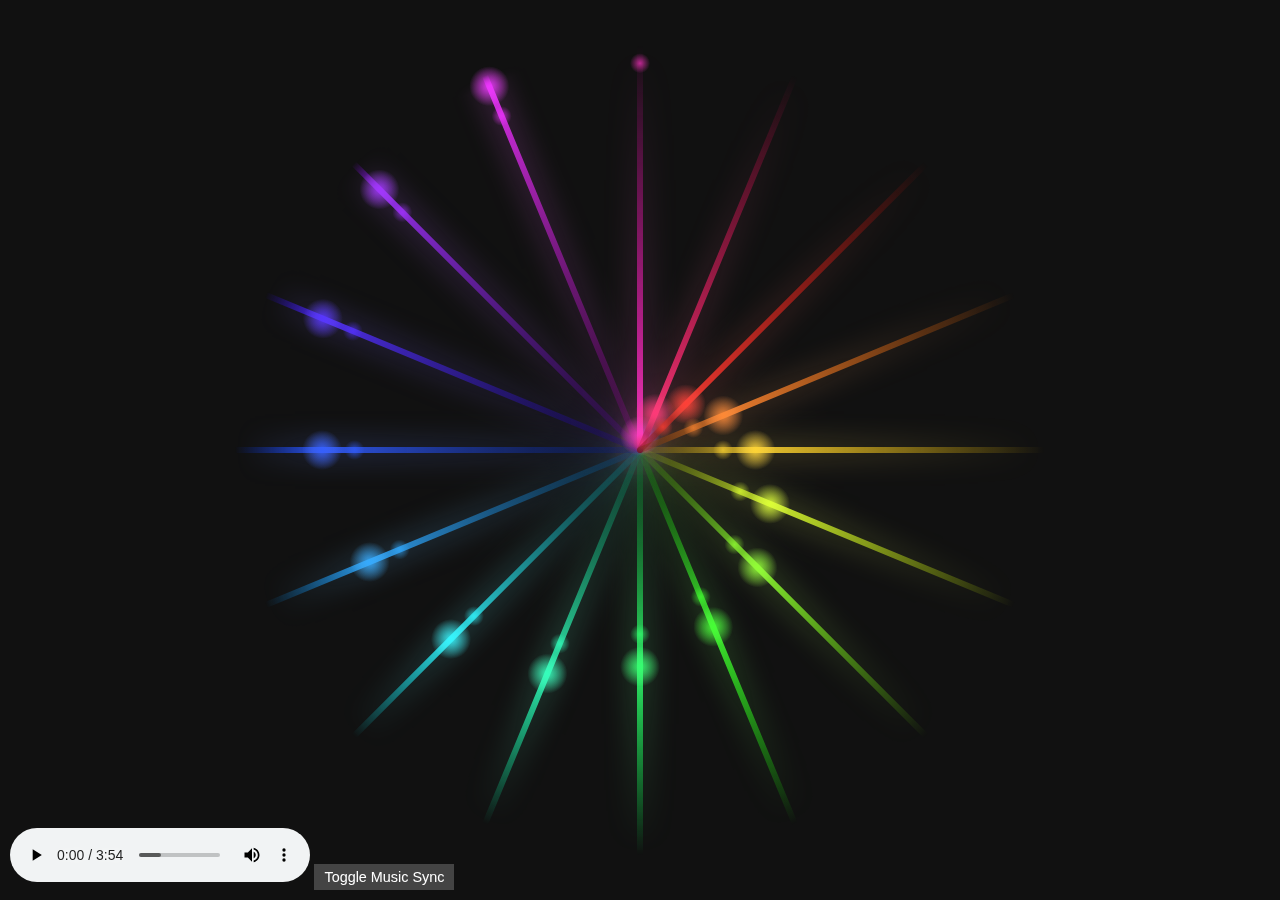
==== index.html @ cd6444ea "Animacion creada por Chat Gpt" ====
<!DOCTYPE html>
<html lang="en">
<head>
  <meta charset="UTF-8" />
  <meta name="viewport" content="width=device-width, initial-scale=1" />
  <title>Spectacular Neon Geometric Pattern</title>
  <link rel="stylesheet" href="style.css" />
</head>
<body>
  <!-- Canvas for drawing the pattern and light effects -->
  <canvas id="patternCanvas"></canvas>

  <!-- Controls for audio and synchronization -->
  <div id="controls">
    <audio id="audio" src="music.mp3" crossorigin="anonymous" controls></audio>
    <button id="toggleSync">Toggle Music Sync</button>
  </div>

  <script src="script.js"></script>
</body>
</html>
---- style.css ----
/* Reset margins and paddings */
* {
  margin: 0;
  padding: 0;
  box-sizing: border-box;
}

/* Full-screen background and canvas styling */
html, body {
  width: 100%;
  height: 100%;
  background: #111;
  overflow: hidden;
}

canvas {
  display: block;
  width: 100%;
  height: 100%;
}

/* Styles for the controls (audio and button) */
#controls {
  position: fixed;
  bottom: 10px;
  left: 10px;
  z-index: 10;
  color: #fff;
  font-family: sans-serif;
}

button {
  padding: 5px 10px;
  margin-top: 5px;
  background: #444;
  color: #fff;
  border: none;
  cursor: pointer;
  font-size: 0.9rem;
}

button:hover {
  background: #666;
}
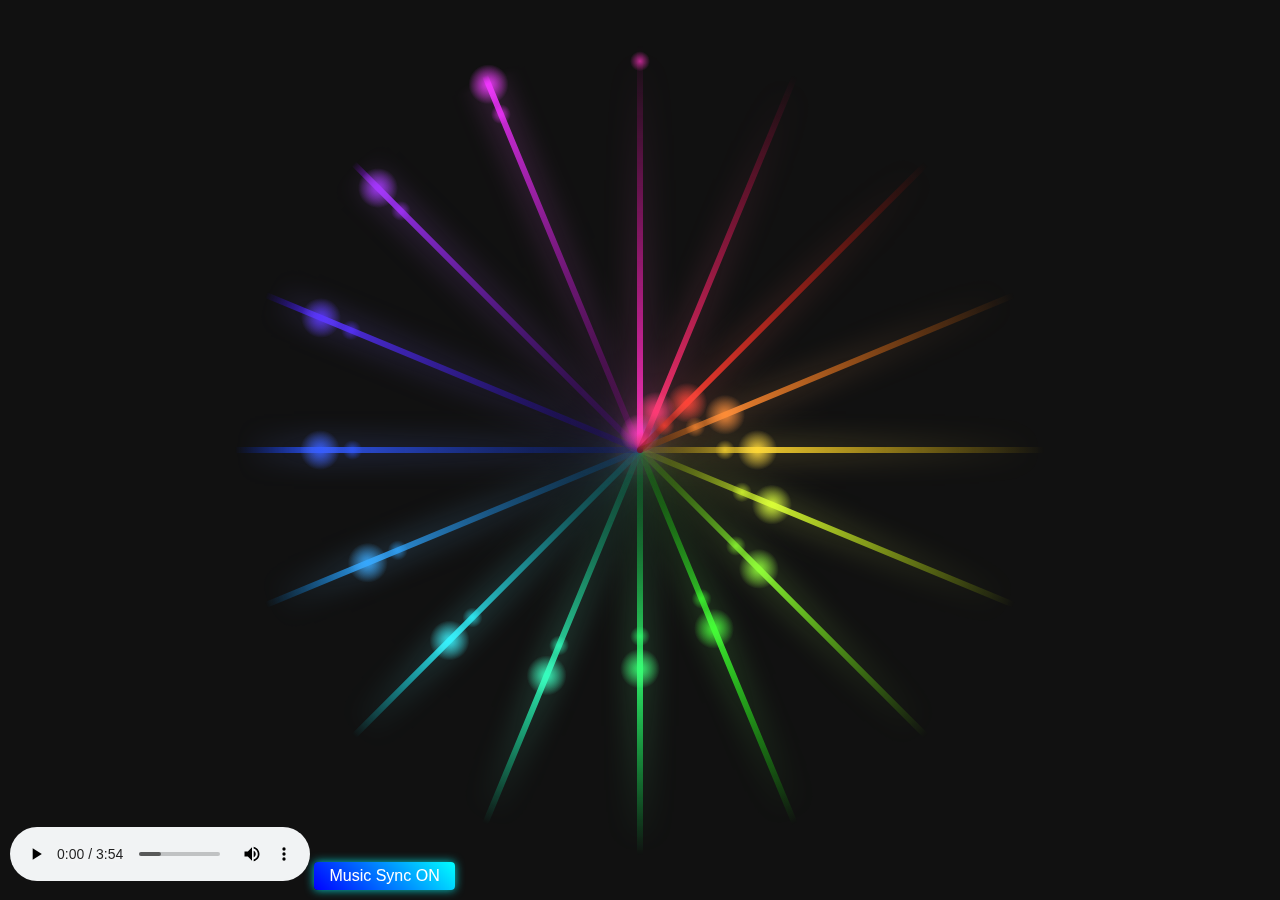
==== commit 1c0d70be: "Nueva versión con indicador de sincronizando music" ====
--- a/index.html
+++ b/index.html
@@ -13,7 +13,8 @@
   <!-- Controls for audio and synchronization -->
   <div id="controls">
     <audio id="audio" src="music.mp3" crossorigin="anonymous" controls></audio>
-    <button id="toggleSync">Toggle Music Sync</button>
+    <!-- The toggle button indicates whether music sync is active -->
+    <button id="toggleSync" class="sync-on">Music Sync ON</button>
   </div>
 
   <script src="script.js"></script>
--- a/style.css
+++ b/style.css
@@ -19,7 +19,7 @@
   height: 100%;
 }
 
-/* Styles for the controls (audio and button) */
+/* Styles for the controls (audio and toggle button) */
 #controls {
   position: fixed;
   bottom: 10px;
@@ -29,16 +29,31 @@
   font-family: sans-serif;
 }
 
+/* Base styles for the toggle button */
 button {
-  padding: 5px 10px;
+  padding: 5px 15px;
   margin-top: 5px;
-  background: #444;
-  color: #fff;
   border: none;
   cursor: pointer;
-  font-size: 0.9rem;
+  font-size: 1rem;
+  transition: background 0.3s ease, box-shadow 0.3s ease;
+  border-radius: 4px;
+}
+
+/* Style when music sync is ON (active) */
+button.sync-on {
+  background: linear-gradient(45deg, #00f, #0ff);
+  color: #fff;
+  box-shadow: 0 0 10px rgba(0, 255, 255, 0.8);
+}
+
+/* Style when music sync is OFF (inactive) */
+button.sync-off {
+  background: #444;
+  color: #ccc;
+  box-shadow: none;
 }
 
 button:hover {
-  background: #666;
+  opacity: 0.9;
 }
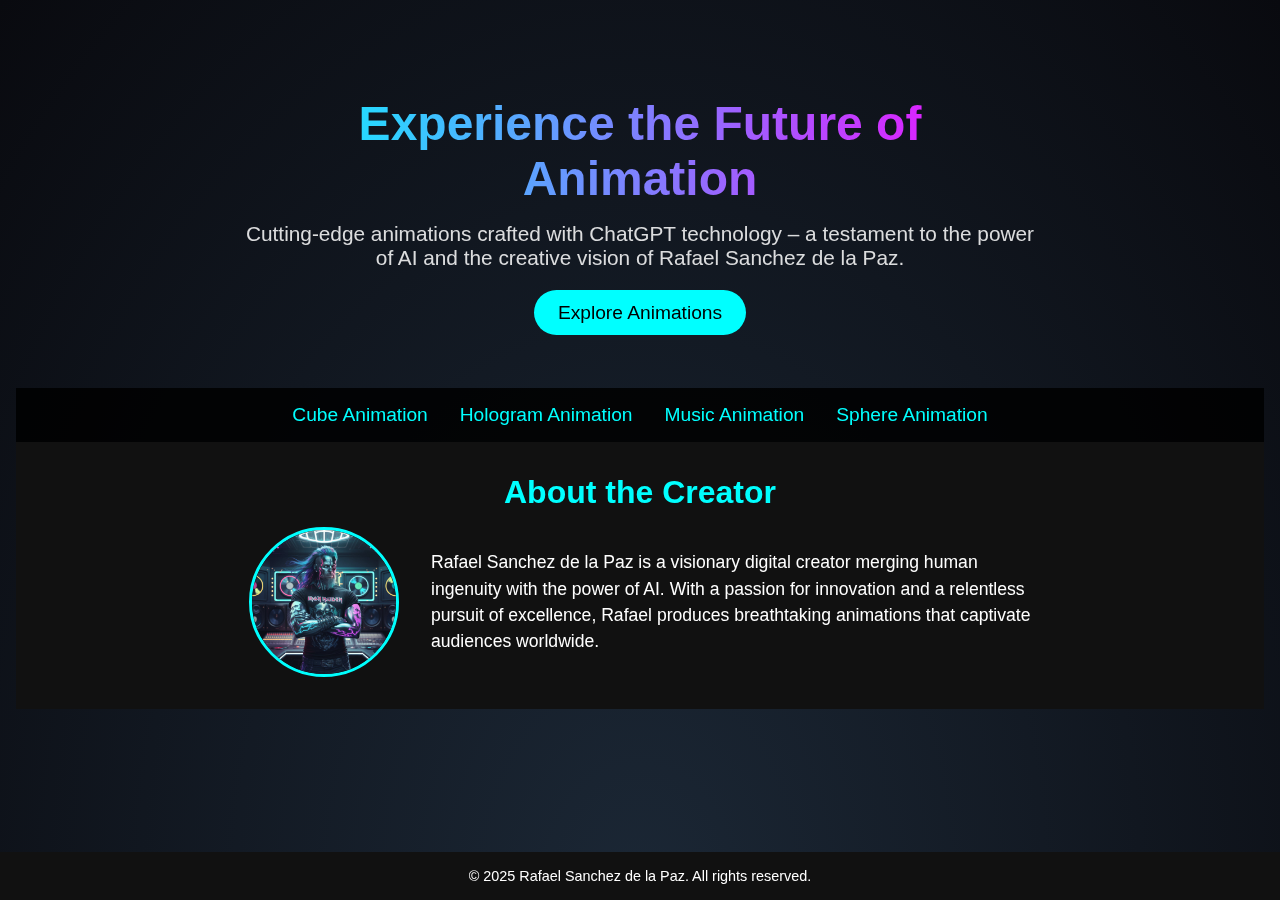
==== commit 7d7fe2a8: "Landing page" ====
--- a/index.html
+++ b/index.html
@@ -3,20 +3,52 @@
 <head>
   <meta charset="UTF-8" />
   <meta name="viewport" content="width=device-width, initial-scale=1" />
-  <title>Spectacular Neon Geometric Pattern</title>
+  <title>Experience AI-Powered Animations</title>
   <link rel="stylesheet" href="style.css" />
 </head>
 <body>
-  <!-- Canvas for drawing the pattern and light effects -->
-  <canvas id="patternCanvas"></canvas>
+  <!-- Optional animated particle background -->
+  <div id="particles"></div>
 
-  <!-- Controls for audio and synchronization -->
-  <div id="controls">
-    <audio id="audio" src="music.mp3" crossorigin="anonymous" controls></audio>
-    <!-- The toggle button indicates whether music sync is active -->
-    <button id="toggleSync" class="sync-on">Music Sync ON</button>
+  <!-- Main content wrapper -->
+  <div class="container">
+    <header>
+      <div class="hero">
+        <h1 class="hero-title">Experience the Future of Animation</h1>
+        <p class="hero-subtitle">
+          Cutting-edge animations crafted with ChatGPT technology – a testament to the power of AI and the creative vision of Rafael Sanchez de la Paz.
+        </p>
+        <a href="#menu" class="cta">Explore Animations</a>
+      </div>
+    </header>
+    
+    <nav id="menu">
+      <ul class="menu">
+        <li><a target="_blank" href="cube/index.html">Cube Animation</a></li>
+        <li><a target="_blank" href="hologram/index.html">Hologram Animation</a></li>
+        <li><a target="_blank" href="music/index.html">Music Animation</a></li>
+        <li><a target="_blank" href="sphere/v2/index.html">Sphere Animation</a></li>
+      </ul>
+    </nav>
+    
+    <section id="about">
+      <h2>About the Creator</h2>
+      <div class="about-content">
+        <img src="foto-perfil.jpeg" alt="Rafael Sanchez de la Paz">
+        <div class="bio">
+          <p>
+            Rafael Sanchez de la Paz is a visionary digital creator merging human ingenuity with the power of AI. With a passion for innovation and a relentless pursuit of excellence, Rafael produces breathtaking animations that captivate audiences worldwide.
+          </p>
+        </div>
+      </div>
+    </section>
   </div>
 
+  <footer>
+    <p>&copy; 2025 Rafael Sanchez de la Paz. All rights reserved.</p>
+  </footer>
+
+  <!-- Minimal JavaScript for additional interactivity (if needed) -->
   <script src="script.js"></script>
 </body>
 </html>
--- a/style.css
+++ b/style.css
@@ -1,59 +1,187 @@
-/* Reset margins and paddings */
+/* Reset & Base Styles */
 * {
   margin: 0;
   padding: 0;
   box-sizing: border-box;
 }
 
-/* Full-screen background and canvas styling */
-html, body {
+body {
+  display: flex;
+  flex-direction: column;
+  min-height: 100vh;
+  font-family: 'Zilla Slab', 'Helvetica Neue', Helvetica, Arial, sans-serif;
+  background: #000; /* Deep black for high contrast */
+  color: #fff;
+  position: relative;
+  overflow-x: hidden;
+}
+
+/* Particle Background (Animated) */
+#particles {
+  position: fixed;
+  top: 0;
+  left: 0;
   width: 100%;
   height: 100%;
-  background: #111;
-  overflow: hidden;
+  z-index: -2;
+  background: radial-gradient(ellipse at bottom, #1b2735 0%, #090a0f 100%);
+  animation: hueRotate 20s infinite linear;
 }
 
-canvas {
-  display: block;
-  width: 100%;
-  height: 100%;
+@keyframes hueRotate {
+  from { filter: hue-rotate(0deg); }
+  to { filter: hue-rotate(360deg); }
 }
 
-/* Styles for the controls (audio and toggle button) */
-#controls {
-  position: fixed;
-  bottom: 10px;
-  left: 10px;
-  z-index: 10;
-  color: #fff;
-  font-family: sans-serif;
+/* Main Container */
+.container {
+  flex: 1 0 auto;
+  width: 100%;
+  text-align: center;
+  padding: 2rem 1rem;
 }
 
-/* Base styles for the toggle button */
-button {
-  padding: 5px 15px;
-  margin-top: 5px;
-  border: none;
-  cursor: pointer;
-  font-size: 1rem;
-  transition: background 0.3s ease, box-shadow 0.3s ease;
-  border-radius: 4px;
+/* Header / Hero Section */
+header {
+  padding: 4rem 1rem;
 }
 
-/* Style when music sync is ON (active) */
-button.sync-on {
-  background: linear-gradient(45deg, #00f, #0ff);
-  color: #fff;
-  box-shadow: 0 0 10px rgba(0, 255, 255, 0.8);
+.hero {
+  max-width: 800px;
+  margin: 0 auto;
+}
+.hero-title {
+  font-size: 3rem;
+  margin-bottom: 1rem;
+  background: linear-gradient(90deg, #00FFFF, #FF00FF, #39FF14, #1E90FF);
+  background-size: 300%;
+  -webkit-background-clip: text;
+  -webkit-text-fill-color: transparent;
+  animation: gradientShift 6s ease infinite;
+}
+@keyframes gradientShift {
+  0% { background-position: 0% 50%; }
+  50% { background-position: 100% 50%; }
+  100% { background-position: 0% 50%; }
+}
+.hero-subtitle {
+  font-size: 1.3rem;
+  margin-bottom: 2rem;
+  opacity: 0.85;
+}
+.cta {
+  background: #00FFFF;
+  color: #000;
+  padding: 0.75rem 1.5rem;
+  border-radius: 50px;
+  text-decoration: none;
+  font-size: 1.2rem;
+  transition: background 0.3s ease;
+}
+.cta:hover {
+  background: #39FF14;
 }
 
-/* Style when music sync is OFF (inactive) */
-button.sync-off {
-  background: #444;
-  color: #ccc;
-  box-shadow: none;
+/* Navigation Menu */
+nav {
+  background: rgba(0, 0, 0, 0.85);
+  padding: 1rem;
+}
+.menu {
+  list-style: none;
+  display: flex;
+  justify-content: center;
+  gap: 2rem;
+  flex-wrap: wrap;
+}
+.menu li {
+  position: relative;
+}
+.menu li a {
+  text-decoration: none;
+  color: #00FFFF;
+  font-size: 1.2rem;
+  transition: color 0.3s ease;
+}
+.menu li a:hover {
+  color: #FF00FF;
+}
+.submenu ul {
+  display: none;
+  position: absolute;
+  top: 110%;
+  left: 50%;
+  transform: translateX(-50%);
+  background: rgba(0, 0, 0, 0.85);
+  padding: 0.5rem;
+  border-radius: 4px;
+  list-style: none;
+}
+.submenu:hover ul {
+  display: block;
+}
+.submenu ul li {
+  margin: 0.5rem 0;
+}
+.submenu ul li a {
+  font-size: 1rem;
 }
 
-button:hover {
-  opacity: 0.9;
+/* About Section */
+#about {
+  padding: 2rem 1rem;
+  background: #111;
+  text-align: center;
 }
+#about h2 {
+  font-size: 2rem;
+  margin-bottom: 1rem;
+  color: #00FFFF;
+}
+.about-content {
+  display: flex;
+  align-items: center;
+  justify-content: center;
+  gap: 2rem;
+  flex-wrap: wrap;
+}
+.about-content img {
+  width: 150px;
+  height: 150px;
+  border-radius: 50%;
+  object-fit: cover;
+  border: 3px solid #00FFFF;
+}
+.about-content .bio {
+  max-width: 600px;
+  font-size: 1.1rem;
+  text-align: left;
+  line-height: 1.5;
+}
+
+/* Footer (always at the bottom) */
+footer {
+  background: #111;
+  text-align: center;
+  padding: 1rem;
+  font-size: 0.9rem;
+  flex-shrink: 0;
+  width: 100%;
+}
+
+/* Responsive Styles */
+@media (max-width: 768px) {
+  .hero-title {
+    font-size: 2.5rem;
+  }
+  .hero-subtitle {
+    font-size: 1.1rem;
+  }
+  .menu {
+    flex-direction: column;
+    gap: 1rem;
+  }
+  .about-content {
+    flex-direction: column;
+  }
+}
